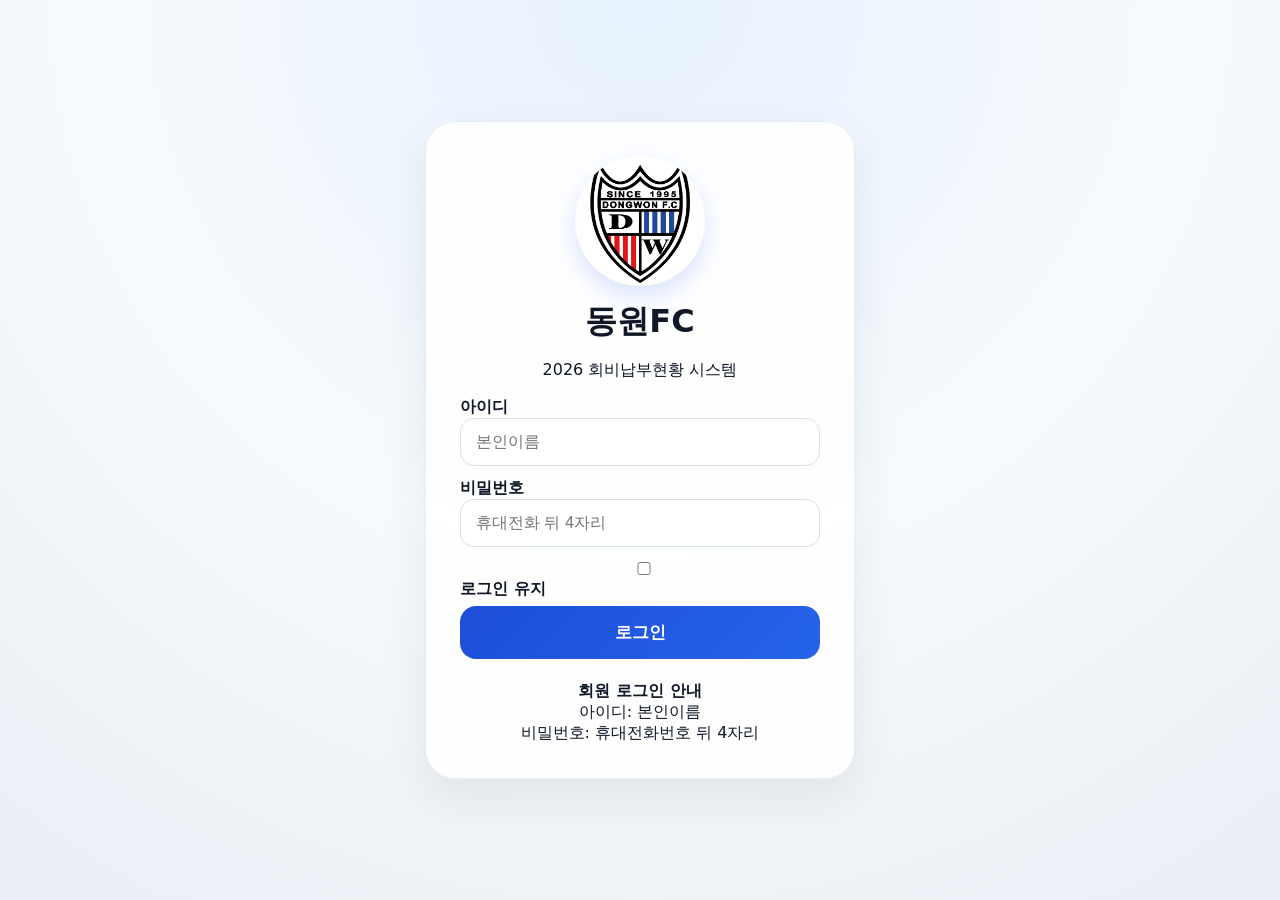
==== index.html @ 46f0a510 "Add files via upload" ====
<!doctype html><html lang="ko"><head><meta charset="utf-8"><meta name="viewport" content="width=device-width,initial-scale=1"><title>동원FC 회비관리 V11</title><link rel="stylesheet" href="./css/style.css?v=11.2.0"></head><body class="login-page"><main class="login-card"><img class="login-logo" src="./assets/logo.jpg" alt="동원FC"><h1>동원FC</h1><p>2026 회비납부현황 시스템</p><form id="loginForm"><label>아이디<input id="loginId" autocomplete="username" placeholder="본인이름"></label><label>비밀번호<input id="password" type="password" autocomplete="current-password" placeholder="휴대전화 뒤 4자리"></label><label class="remember"><input id="remember" type="checkbox"> 로그인 유지</label><button class="primary" type="submit">로그인</button><div id="loginMsg" class="error"></div></form><div class="login-help"><b>회원 로그인 안내</b><br>아이디: 본인이름<br>비밀번호: 휴대전화번호 뒤 4자리</div></main><script type="module" src="./js/login.js?v=11.2.0"></script></body></html>
---- css/style.css ----
:root{--bg:#f4f7fb;--card:#fff;--text:#101827;--muted:#687386;--line:#e7edf5;--blue:#2563eb;--green:#16a34a;--red:#dc2626;--yellow:#ca8a04;--shadow:0 18px 45px rgba(31,41,55,.08);--radius:22px}
*{box-sizing:border-box} body{margin:0;font-family:system-ui,-apple-system,BlinkMacSystemFont,"Segoe UI","Noto Sans KR",sans-serif;background:var(--bg);color:var(--text)} .hidden{display:none!important}
.login-page{min-height:100vh;display:grid;place-items:center;padding:24px;background:radial-gradient(circle at top,#e6f1ff 0,#f7fafc 50%,#e9eef5 100%)}
.login-card{width:100%;max-width:430px;background:rgba(255,255,255,.92);border:1px solid var(--line);border-radius:30px;padding:34px;box-shadow:var(--shadow);text-align:center}
.login-logo{width:128px;height:128px;border-radius:50%;object-fit:cover;margin-bottom:12px;box-shadow:0 10px 25px rgba(37,99,235,.18)}
.login-card h1{margin:4px 0;font-size:32px}.login-card h2{margin:0 0 20px;color:var(--muted);font-size:17px}.login-guide{background:#f1f6ff;border:1px solid #dceaff;border-radius:18px;padding:14px;text-align:left;margin:16px 0 18px;line-height:1.7}.login-card label{display:block;text-align:left;font-weight:700;margin:12px 0 6px}.login-card input{width:100%;padding:14px 15px;border:1px solid #d8e0ec;border-radius:14px;font-size:16px}.keep{font-weight:500!important;display:flex!important;gap:8px;align-items:center}.keep input{width:auto}.primary{width:100%;border:0;border-radius:16px;padding:15px 20px;background:linear-gradient(135deg,#1d4ed8,#2563eb);color:#fff;font-size:17px;font-weight:800;cursor:pointer}.error{color:var(--red);font-weight:700;min-height:22px}
.app{display:grid;grid-template-columns:260px 1fr;min-height:100vh}.sidebar{background:#0f172a;color:#fff;padding:22px;position:sticky;top:0;height:100vh}.brand{display:flex;gap:12px;align-items:center;margin-bottom:26px}.brand img{width:54px;height:54px;border-radius:50%;object-fit:cover}.brand span{display:block;color:#a8b3c7;font-size:13px}.nav{width:100%;text-align:left;border:0;background:transparent;color:#cbd5e1;border-radius:14px;padding:13px 14px;margin:4px 0;font-weight:800;cursor:pointer}.nav:hover,.nav.active{background:#1d4ed8;color:#fff}.nav.danger{color:#fecaca}.main{padding:28px}.topbar{display:flex;justify-content:space-between;gap:16px;align-items:flex-start;margin-bottom:22px}.topbar h1{margin:0}.topbar p{margin:5px 0 0;color:var(--muted)}.userbox{background:var(--card);border:1px solid var(--line);border-radius:18px;padding:12px 16px;box-shadow:var(--shadow);font-weight:800}
.grid{display:grid;gap:18px}.grid-2{grid-template-columns:repeat(2,minmax(0,1fr))}.grid-4{grid-template-columns:repeat(4,minmax(0,1fr))}
.card{background:var(--card);border:1px solid var(--line);border-radius:var(--radius);padding:22px;box-shadow:var(--shadow)}.card h3{margin:0 0 14px}.kpi{font-size:30px;font-weight:900}.muted{color:var(--muted)}.pill{display:inline-flex;align-items:center;gap:6px;border-radius:999px;padding:5px 10px;font-weight:800;font-size:12px}.ok{background:#dcfce7;color:#166534}.bad{background:#fee2e2;color:#991b1b}.warn{background:#fef9c3;color:#854d0e}.info{background:#dbeafe;color:#1e40af}
.table-wrap{overflow:auto;border-radius:18px;border:1px solid var(--line)}table{width:100%;border-collapse:collapse;background:#fff}th,td{padding:12px 14px;border-bottom:1px solid var(--line);white-space:nowrap;text-align:left}th{background:#f8fafc;font-size:13px;color:#475569;position:sticky;top:0}tr:hover td{background:#f9fbff}
.toolbar{display:flex;flex-wrap:wrap;gap:10px;margin-bottom:14px}.toolbar input,.toolbar select{padding:12px;border:1px solid #d8e0ec;border-radius:12px}.btn{border:0;border-radius:12px;background:#eaf1ff;color:#1d4ed8;padding:11px 14px;font-weight:800;cursor:pointer}.btn.dark{background:#0f172a;color:#fff}.btn.red{background:#fee2e2;color:#991b1b}
.progress{height:16px;background:#e5e7eb;border-radius:999px;overflow:hidden}.progress span{display:block;height:100%;background:linear-gradient(90deg,#22c55e,#2563eb);border-radius:999px}
.donut{--p:50;--c:#2563eb;width:180px;height:180px;border-radius:50%;background:conic-gradient(var(--c) calc(var(--p)*1%),#e5e7eb 0);display:grid;place-items:center;margin:auto}.donut:after{content:attr(data-label);width:116px;height:116px;border-radius:50%;background:#fff;display:grid;place-items:center;text-align:center;font-weight:900;white-space:pre-line}
.money-row{display:flex;justify-content:space-between;border-top:1px dashed var(--line);padding-top:10px;margin-top:10px}.member-hero{background:linear-gradient(135deg,#0f172a,#1d4ed8);color:#fff}.member-hero .muted{color:#cbd5e1}
.upload-box{border:2px dashed #cbd5e1;border-radius:20px;padding:18px;background:#f8fafc}.upload-box input{width:100%;margin-top:10px}
@media(max-width:900px){.app{grid-template-columns:1fr}.sidebar{position:relative;height:auto}.main{padding:18px}.grid-2,.grid-4{grid-template-columns:1fr}.topbar{display:block}.userbox{margin-top:12px}.login-card{padding:24px}}
.due-row{background:#f0f7ff;margin-left:-10px;margin-right:-10px;padding-left:10px;padding-right:10px;border-radius:10px;color:#1d4ed8}.settings-card{max-width:760px}.form-grid{display:grid;grid-template-columns:repeat(3,minmax(0,1fr));gap:16px;margin:22px 0}.form-grid label{font-weight:800;color:#334155}.form-grid input{width:100%;margin-top:8px;padding:13px;border:1px solid #d8e0ec;border-radius:12px;font-size:16px}.setting-preview{display:flex;justify-content:space-between;align-items:center;background:#f1f6ff;border:1px solid #dceaff;padding:16px;border-radius:16px;margin-bottom:18px}.settings-save{max-width:240px}@media(max-width:900px){.form-grid{grid-template-columns:1fr}.settings-save{max-width:none}}
.cloud-status{display:inline-flex;align-items:center;gap:8px;padding:7px 11px;border-radius:999px;font-size:13px;font-weight:700;background:#eef2ff;color:#3730a3}.cloud-dot{width:9px;height:9px;border-radius:50%;background:#94a3b8}.cloud-status.online .cloud-dot{background:#16a34a;box-shadow:0 0 0 4px #dcfce7}.cloud-status.offline .cloud-dot{background:#dc2626}.sync-note{padding:12px 14px;border-radius:12px;background:#eff6ff;color:#1e40af;font-size:14px;margin-bottom:14px}.setup-code{font-family:ui-monospace,SFMono-Regular,Menlo,monospace;background:#0f172a;color:#e2e8f0;padding:14px;border-radius:12px;overflow:auto}.danger-note{background:#fff7ed;color:#9a3412;padding:12px;border-radius:12px}.login-card .logo{width:120px;height:120px;object-fit:contain;border-radius:24px;margin:0 auto 12px;display:block}.small-btn{padding:7px 10px;font-size:12px}.account-status{font-size:12px}.account-status.ok{color:#15803d}.account-status.bad{color:#b91c1c}
.login-logo{width:130px;height:130px;object-fit:contain;display:block;margin:0 auto 14px}.cloud-status.offline{background:#fee2e2;color:#991b1b}.member-main{max-width:1180px;margin:0 auto;padding:24px}

/* V11.2 layout correction */
body.app{display:grid;grid-template-columns:260px minmax(0,1fr);min-height:100vh}
body.app .sidebar{position:sticky;top:0;height:100vh}
body.app .main{min-width:0;overflow:hidden}
.brand small{display:block;color:#a8b3c7;font-size:12px;margin-top:3px}
.empty-state{text-align:center;padding:56px 20px;color:#475569}
.empty-state .empty-icon{font-size:48px;margin-bottom:10px}
.empty-state h3{margin:0 0 10px;color:#0f172a}
.empty-state p{margin:0 auto 18px;max-width:560px;line-height:1.7}
.empty-state .btn{display:inline-block}
@media(max-width:900px){body.app{display:block}.sidebar{position:relative!important;height:auto!important}.main{padding:18px}}
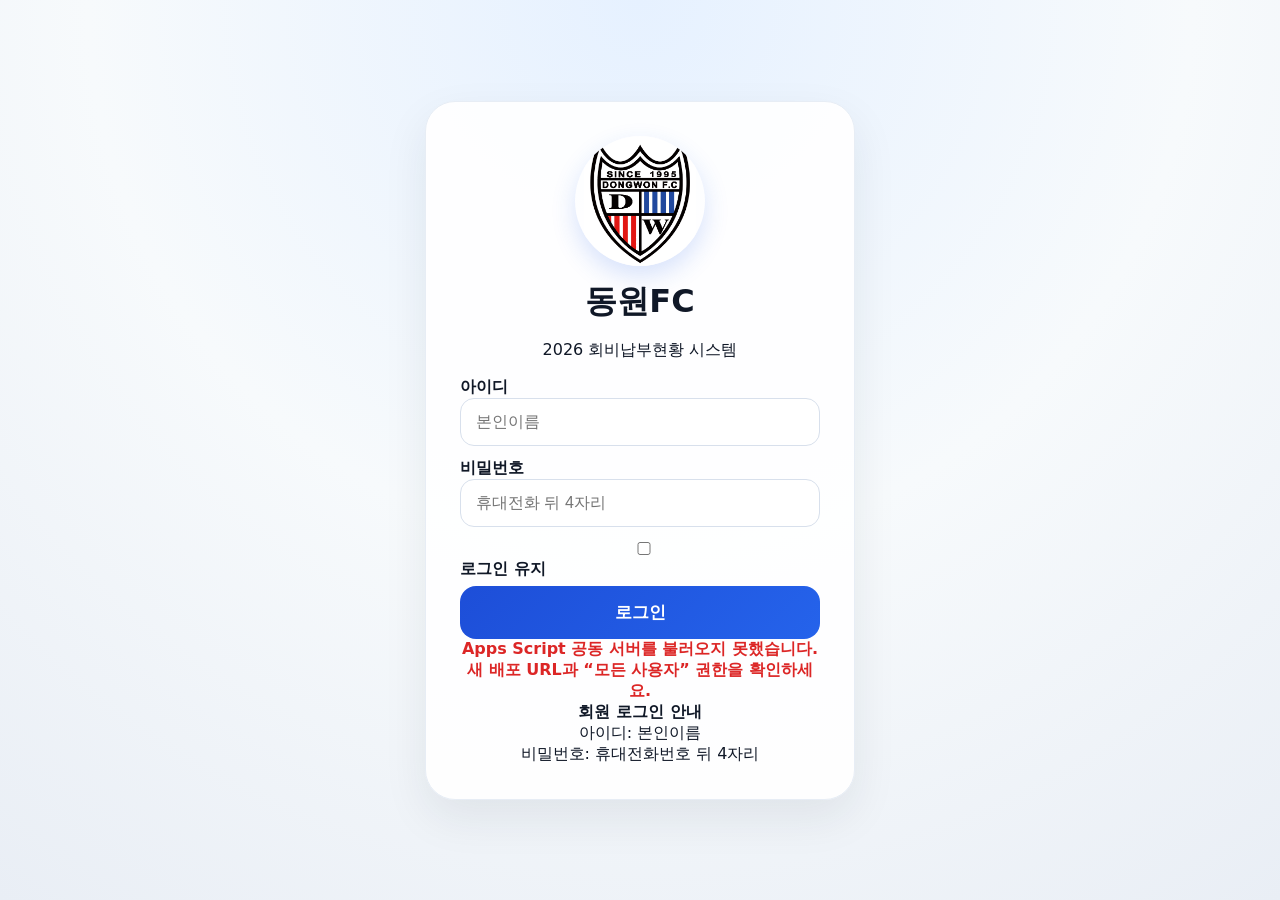
==== commit 2d49d78c: "Add files via upload" ====
--- a/index.html
+++ b/index.html
@@ -1 +1 @@
-<!doctype html><html lang="ko"><head><meta charset="utf-8"><meta name="viewport" content="width=device-width,initial-scale=1"><title>동원FC 회비관리 V11</title><link rel="stylesheet" href="./css/style.css?v=11.2.0"></head><body class="login-page"><main class="login-card"><img class="login-logo" src="./assets/logo.jpg" alt="동원FC"><h1>동원FC</h1><p>2026 회비납부현황 시스템</p><form id="loginForm"><label>아이디<input id="loginId" autocomplete="username" placeholder="본인이름"></label><label>비밀번호<input id="password" type="password" autocomplete="current-password" placeholder="휴대전화 뒤 4자리"></label><label class="remember"><input id="remember" type="checkbox"> 로그인 유지</label><button class="primary" type="submit">로그인</button><div id="loginMsg" class="error"></div></form><div class="login-help"><b>회원 로그인 안내</b><br>아이디: 본인이름<br>비밀번호: 휴대전화번호 뒤 4자리</div></main><script type="module" src="./js/login.js?v=11.2.0"></script></body></html>
+<!doctype html><html lang="ko"><head><meta charset="utf-8"><meta name="viewport" content="width=device-width,initial-scale=1"><title>동원FC 회비관리 V13</title><link rel="stylesheet" href="./css/style.css?v=13.0.0"></head><body class="login-page"><main class="login-card"><img class="login-logo" src="./assets/logo.jpg" alt="동원FC"><h1>동원FC</h1><p>2026 회비납부현황 시스템</p><form id="loginForm"><label>아이디<input id="loginId" autocomplete="username" placeholder="본인이름"></label><label>비밀번호<input id="password" type="password" autocomplete="current-password" placeholder="휴대전화 뒤 4자리"></label><label class="remember"><input id="remember" type="checkbox"> 로그인 유지</label><button class="primary" type="submit">로그인</button><div id="loginMsg" class="error"></div></form><div class="login-help"><b>회원 로그인 안내</b><br>아이디: 본인이름<br>비밀번호: 휴대전화번호 뒤 4자리</div></main><script type="module" src="./js/login.js?v=13.0.0"></script></body></html>
--- a/css/style.css
+++ b/css/style.css
@@ -19,14 +19,21 @@
 .cloud-status{display:inline-flex;align-items:center;gap:8px;padding:7px 11px;border-radius:999px;font-size:13px;font-weight:700;background:#eef2ff;color:#3730a3}.cloud-dot{width:9px;height:9px;border-radius:50%;background:#94a3b8}.cloud-status.online .cloud-dot{background:#16a34a;box-shadow:0 0 0 4px #dcfce7}.cloud-status.offline .cloud-dot{background:#dc2626}.sync-note{padding:12px 14px;border-radius:12px;background:#eff6ff;color:#1e40af;font-size:14px;margin-bottom:14px}.setup-code{font-family:ui-monospace,SFMono-Regular,Menlo,monospace;background:#0f172a;color:#e2e8f0;padding:14px;border-radius:12px;overflow:auto}.danger-note{background:#fff7ed;color:#9a3412;padding:12px;border-radius:12px}.login-card .logo{width:120px;height:120px;object-fit:contain;border-radius:24px;margin:0 auto 12px;display:block}.small-btn{padding:7px 10px;font-size:12px}.account-status{font-size:12px}.account-status.ok{color:#15803d}.account-status.bad{color:#b91c1c}
 .login-logo{width:130px;height:130px;object-fit:contain;display:block;margin:0 auto 14px}.cloud-status.offline{background:#fee2e2;color:#991b1b}.member-main{max-width:1180px;margin:0 auto;padding:24px}
 
-/* V11.2 layout correction */
-body.app{display:grid;grid-template-columns:260px minmax(0,1fr);min-height:100vh}
-body.app .sidebar{position:sticky;top:0;height:100vh}
-body.app .main{min-width:0;overflow:hidden}
-.brand small{display:block;color:#a8b3c7;font-size:12px;margin-top:3px}
-.empty-state{text-align:center;padding:56px 20px;color:#475569}
-.empty-state .empty-icon{font-size:48px;margin-bottom:10px}
-.empty-state h3{margin:0 0 10px;color:#0f172a}
-.empty-state p{margin:0 auto 18px;max-width:560px;line-height:1.7}
-.empty-state .btn{display:inline-block}
-@media(max-width:900px){body.app{display:block}.sidebar{position:relative!important;height:auto!important}.main{padding:18px}}
+
+/* V12 application shell */
+html,body{min-height:100%}
+body.app-shell{display:grid;grid-template-columns:272px minmax(0,1fr);min-height:100vh;background:#f4f7fb;overflow-x:hidden}
+.sidebar{position:sticky;top:0;height:100vh;background:linear-gradient(180deg,#0f172a,#111c35);color:#fff;padding:24px 18px;z-index:40;display:flex;flex-direction:column;box-shadow:12px 0 35px rgba(15,23,42,.12)}
+.brand{display:flex;align-items:center;gap:13px;padding:0 8px 22px;border-bottom:1px solid rgba(255,255,255,.1);margin-bottom:18px}
+.brand img{width:58px;height:58px;border-radius:18px;object-fit:contain;background:#fff;padding:4px}.brand strong{font-size:20px;display:block}.brand small{display:block;color:#94a3b8;margin-top:4px}
+.nav-list{display:grid;gap:6px}.nav{display:flex;align-items:center;width:100%;min-height:46px;text-align:left;border:0;background:transparent;color:#cbd5e1;border-radius:13px;padding:0 14px;font-weight:800;cursor:pointer;transition:.18s}.nav:hover{background:rgba(255,255,255,.08);color:#fff}.nav.active{background:linear-gradient(135deg,#1d4ed8,#2563eb);color:#fff;box-shadow:0 8px 20px rgba(37,99,235,.28)}
+.sidebar-footer{margin-top:auto;padding:18px 10px 4px;color:#64748b;font-size:12px}
+.workspace{min-width:0;display:flex;flex-direction:column;min-height:100vh}.topbar{position:sticky;top:0;z-index:25;background:rgba(244,247,251,.92);backdrop-filter:blur(12px);display:flex;justify-content:space-between;align-items:center;gap:20px;padding:22px 28px 16px;border-bottom:1px solid rgba(226,232,240,.8);margin:0}.topbar-left{display:flex;align-items:center;gap:12px}.topbar h1{font-size:25px;margin:0}.topbar p{margin:5px 0 0;color:#64748b;font-size:14px}.top-actions{display:flex;align-items:center;gap:9px;flex-wrap:wrap}.main-content{padding:24px 28px 36px;min-width:0}.mobile-menu{display:none;border:0;background:#fff;border-radius:12px;padding:10px 12px;font-size:18px;box-shadow:var(--shadow)}
+.cloud-status{display:inline-flex;align-items:center;gap:8px;border-radius:999px;padding:8px 12px;font-size:13px;font-weight:800;background:#e2e8f0;color:#475569}.cloud-status i{display:block;width:9px;height:9px;border-radius:50%;background:#94a3b8}.cloud-status.online{background:#dcfce7;color:#166534}.cloud-status.online i{background:#16a34a;box-shadow:0 0 0 4px rgba(22,163,74,.12)}.cloud-status.offline{background:#fee2e2;color:#991b1b}.cloud-status.offline i{background:#dc2626}.cloud-status.loading i{animation:pulse 1s infinite alternate}@keyframes pulse{to{opacity:.25}}
+.page-alert{border-radius:16px;padding:14px 16px;margin-bottom:18px;border:1px solid}.page-alert.error{background:#fff1f2;border-color:#fecdd3;color:#9f1239}.page-alert.info{background:#eff6ff;border-color:#bfdbfe;color:#1e40af}.page-alert strong{display:block;margin-bottom:4px}
+.dashboard-grid{display:grid;grid-template-columns:repeat(4,minmax(0,1fr));gap:16px}.metric-card{background:#fff;border:1px solid #e5eaf2;border-radius:20px;padding:20px;box-shadow:0 12px 30px rgba(15,23,42,.06)}.metric-card .label{color:#64748b;font-size:13px;font-weight:800}.metric-card .value{font-size:29px;font-weight:900;margin-top:8px;letter-spacing:-.5px}.metric-card .sub{color:#94a3b8;font-size:12px;margin-top:6px}.section-grid{display:grid;grid-template-columns:repeat(2,minmax(0,1fr));gap:18px;margin-top:18px}.card{min-width:0}.card-title-row{display:flex;justify-content:space-between;align-items:center;gap:12px;margin-bottom:14px}.card-title-row h3{margin:0}.table-wrap{max-width:100%}.empty-state{text-align:center;padding:52px 20px}.empty-icon{font-size:44px}.empty-state h3{margin:12px 0 7px}.empty-state p{color:#64748b;line-height:1.65;max-width:560px;margin:0 auto 18px}.loading-state{text-align:center;padding:70px 20px;color:#64748b}.spinner{width:38px;height:38px;border:4px solid #dbeafe;border-top-color:#2563eb;border-radius:50%;margin:0 auto 14px;animation:spin .8s linear infinite}@keyframes spin{to{transform:rotate(360deg)}}
+.sidebar-backdrop{display:none}
+@media(max-width:1100px){.dashboard-grid{grid-template-columns:repeat(2,minmax(0,1fr))}}
+@media(max-width:820px){body.app-shell{display:block}.sidebar{position:fixed;left:-290px;transition:left .2s;width:272px}.sidebar.open{left:0}.sidebar-backdrop.show{display:block;position:fixed;inset:0;background:rgba(15,23,42,.52);z-index:35}.mobile-menu{display:block}.topbar{padding:16px}.main-content{padding:16px}.top-actions .cloud-status{display:none}.section-grid,.dashboard-grid,.grid-2,.grid-4{grid-template-columns:1fr}.topbar h1{font-size:20px}.topbar p{display:none}}
+.status-ok{display:none;color:#15803d;font-weight:700;text-align:center;margin-top:8px}.status-ok.show{display:block}
+button:disabled{opacity:.65;cursor:wait}
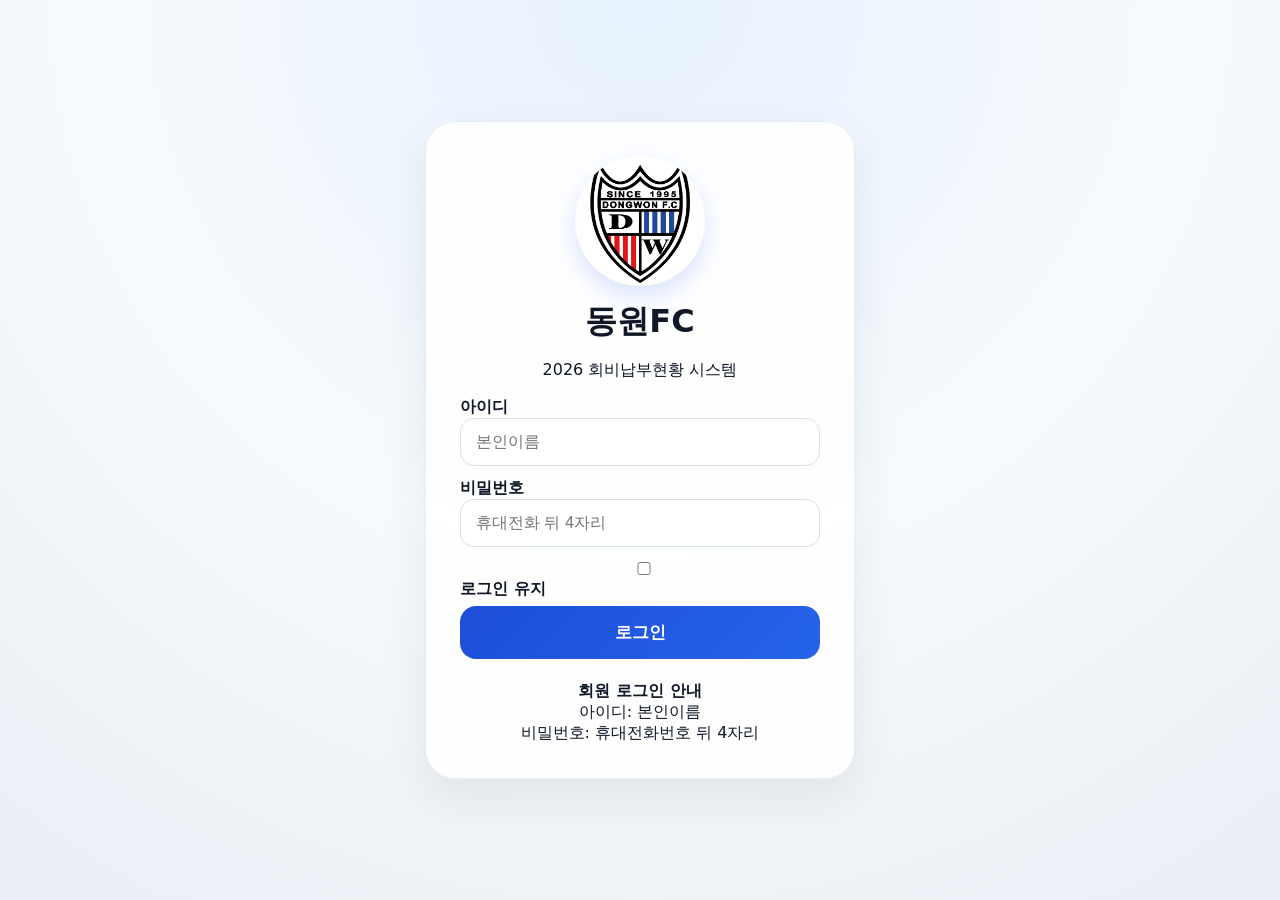
==== commit f4e57175: "Add files via upload" ====
--- a/index.html
+++ b/index.html
@@ -1 +1 @@
-<!doctype html><html lang="ko"><head><meta charset="utf-8"><meta name="viewport" content="width=device-width,initial-scale=1"><title>동원FC 회비관리 V13</title><link rel="stylesheet" href="./css/style.css?v=13.0.0"></head><body class="login-page"><main class="login-card"><img class="login-logo" src="./assets/logo.jpg" alt="동원FC"><h1>동원FC</h1><p>2026 회비납부현황 시스템</p><form id="loginForm"><label>아이디<input id="loginId" autocomplete="username" placeholder="본인이름"></label><label>비밀번호<input id="password" type="password" autocomplete="current-password" placeholder="휴대전화 뒤 4자리"></label><label class="remember"><input id="remember" type="checkbox"> 로그인 유지</label><button class="primary" type="submit">로그인</button><div id="loginMsg" class="error"></div></form><div class="login-help"><b>회원 로그인 안내</b><br>아이디: 본인이름<br>비밀번호: 휴대전화번호 뒤 4자리</div></main><script type="module" src="./js/login.js?v=13.0.0"></script></body></html>
+<!doctype html><html lang="ko"><head><meta charset="utf-8"><meta name="viewport" content="width=device-width,initial-scale=1"><title>동원FC 회비관리 V13</title><link rel="stylesheet" href="./css/style.css?v=13.1.0"></head><body class="login-page"><main class="login-card"><img class="login-logo" src="./assets/logo.jpg" alt="동원FC"><h1>동원FC</h1><p>2026 회비납부현황 시스템</p><form id="loginForm"><label>아이디<input id="loginId" autocomplete="username" placeholder="본인이름"></label><label>비밀번호<input id="password" type="password" autocomplete="current-password" placeholder="휴대전화 뒤 4자리"></label><label class="remember"><input id="remember" type="checkbox"> 로그인 유지</label><button class="primary" type="submit">로그인</button><div id="loginMsg" class="error"></div></form><div class="login-help"><b>회원 로그인 안내</b><br>아이디: 본인이름<br>비밀번호: 휴대전화번호 뒤 4자리</div></main><script type="module" src="./js/login.js?v=13.1.0"></script></body></html>
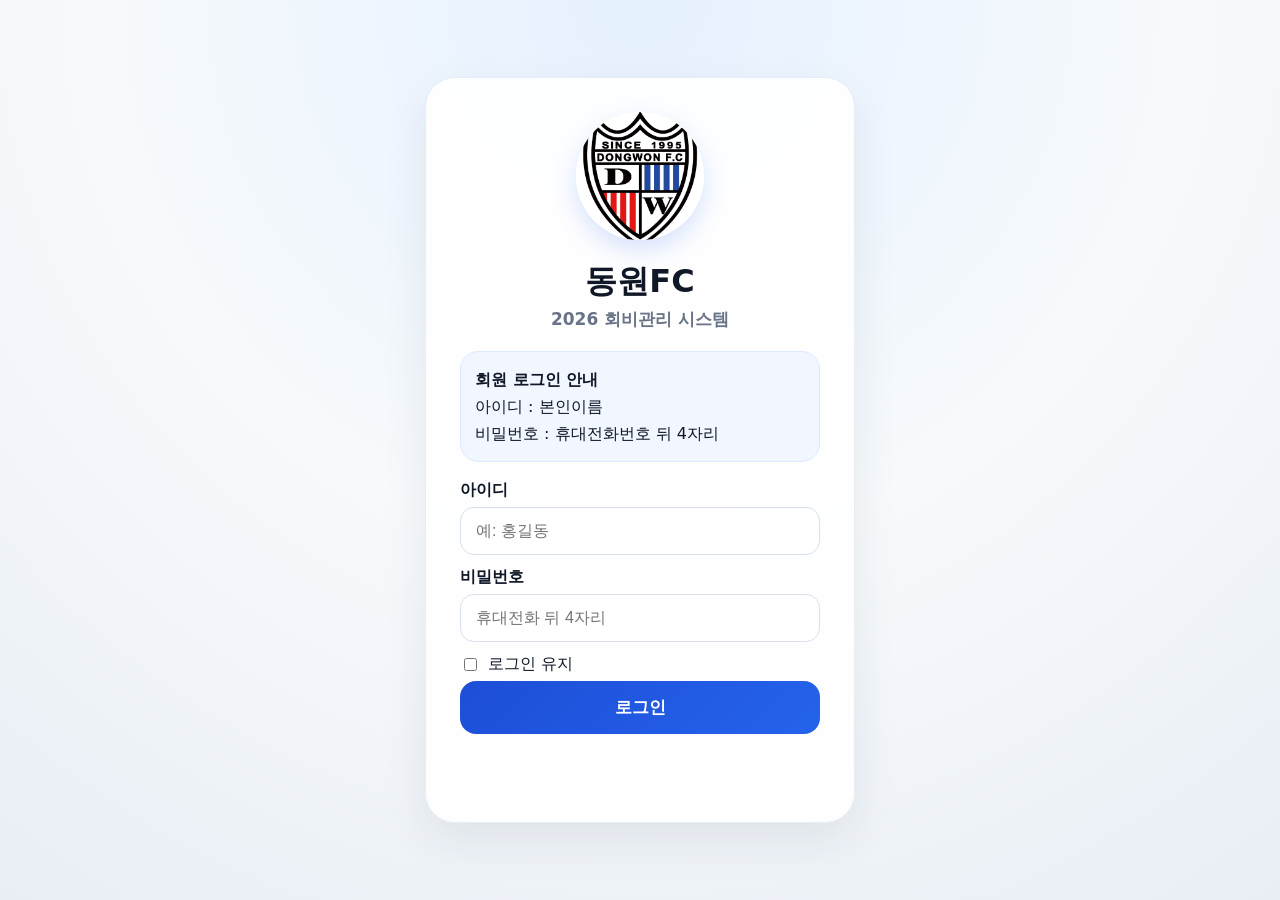
==== commit d5e0c51e: "Add files via upload" ====
--- a/index.html
+++ b/index.html
@@ -1 +1,33 @@
-<!doctype html><html lang="ko"><head><meta charset="utf-8"><meta name="viewport" content="width=device-width,initial-scale=1"><title>동원FC 회비관리 V13</title><link rel="stylesheet" href="./css/style.css?v=13.1.0"></head><body class="login-page"><main class="login-card"><img class="login-logo" src="./assets/logo.jpg" alt="동원FC"><h1>동원FC</h1><p>2026 회비납부현황 시스템</p><form id="loginForm"><label>아이디<input id="loginId" autocomplete="username" placeholder="본인이름"></label><label>비밀번호<input id="password" type="password" autocomplete="current-password" placeholder="휴대전화 뒤 4자리"></label><label class="remember"><input id="remember" type="checkbox"> 로그인 유지</label><button class="primary" type="submit">로그인</button><div id="loginMsg" class="error"></div></form><div class="login-help"><b>회원 로그인 안내</b><br>아이디: 본인이름<br>비밀번호: 휴대전화번호 뒤 4자리</div></main><script type="module" src="./js/login.js?v=13.1.0"></script></body></html>
+<!doctype html>
+<html lang="ko">
+<head>
+<meta charset="utf-8">
+<meta name="viewport" content="width=device-width, initial-scale=1">
+<title>동원FC 회비관리 시스템 v9.1</title>
+<link rel="stylesheet" href="./css/style.css">
+<script defer src="./js/defaultData.js"></script>
+<script defer src="./js/core.js"></script>
+<script defer src="./js/login.js"></script>
+</head>
+<body>
+<div class="login-page">
+  <div class="login-card">
+    <img class="login-logo" src="./assets/logo.jpg" alt="동원FC 엠블럼">
+    <h1>동원FC</h1>
+    <h2>2026 회비관리 시스템</h2>
+    <div class="login-guide">
+      <b>회원 로그인 안내</b><br>
+      아이디 : 본인이름<br>
+      비밀번호 : 휴대전화번호 뒤 4자리
+    </div>
+    <label for="loginId">아이디</label>
+    <input id="loginId" autocomplete="username" placeholder="예: 홍길동">
+    <label for="loginPw">비밀번호</label>
+    <input id="loginPw" autocomplete="current-password" type="password" placeholder="휴대전화 뒤 4자리">
+    <label class="keep"><input id="keepLogin" type="checkbox"> 로그인 유지</label>
+    <button id="loginBtn" class="primary">로그인</button>
+    <p id="loginError" class="error"></p>
+  </div>
+</div>
+</body>
+</html>
--- a/css/style.css
+++ b/css/style.css
@@ -16,24 +16,3 @@
 .upload-box{border:2px dashed #cbd5e1;border-radius:20px;padding:18px;background:#f8fafc}.upload-box input{width:100%;margin-top:10px}
 @media(max-width:900px){.app{grid-template-columns:1fr}.sidebar{position:relative;height:auto}.main{padding:18px}.grid-2,.grid-4{grid-template-columns:1fr}.topbar{display:block}.userbox{margin-top:12px}.login-card{padding:24px}}
 .due-row{background:#f0f7ff;margin-left:-10px;margin-right:-10px;padding-left:10px;padding-right:10px;border-radius:10px;color:#1d4ed8}.settings-card{max-width:760px}.form-grid{display:grid;grid-template-columns:repeat(3,minmax(0,1fr));gap:16px;margin:22px 0}.form-grid label{font-weight:800;color:#334155}.form-grid input{width:100%;margin-top:8px;padding:13px;border:1px solid #d8e0ec;border-radius:12px;font-size:16px}.setting-preview{display:flex;justify-content:space-between;align-items:center;background:#f1f6ff;border:1px solid #dceaff;padding:16px;border-radius:16px;margin-bottom:18px}.settings-save{max-width:240px}@media(max-width:900px){.form-grid{grid-template-columns:1fr}.settings-save{max-width:none}}
-.cloud-status{display:inline-flex;align-items:center;gap:8px;padding:7px 11px;border-radius:999px;font-size:13px;font-weight:700;background:#eef2ff;color:#3730a3}.cloud-dot{width:9px;height:9px;border-radius:50%;background:#94a3b8}.cloud-status.online .cloud-dot{background:#16a34a;box-shadow:0 0 0 4px #dcfce7}.cloud-status.offline .cloud-dot{background:#dc2626}.sync-note{padding:12px 14px;border-radius:12px;background:#eff6ff;color:#1e40af;font-size:14px;margin-bottom:14px}.setup-code{font-family:ui-monospace,SFMono-Regular,Menlo,monospace;background:#0f172a;color:#e2e8f0;padding:14px;border-radius:12px;overflow:auto}.danger-note{background:#fff7ed;color:#9a3412;padding:12px;border-radius:12px}.login-card .logo{width:120px;height:120px;object-fit:contain;border-radius:24px;margin:0 auto 12px;display:block}.small-btn{padding:7px 10px;font-size:12px}.account-status{font-size:12px}.account-status.ok{color:#15803d}.account-status.bad{color:#b91c1c}
-.login-logo{width:130px;height:130px;object-fit:contain;display:block;margin:0 auto 14px}.cloud-status.offline{background:#fee2e2;color:#991b1b}.member-main{max-width:1180px;margin:0 auto;padding:24px}
-
-
-/* V12 application shell */
-html,body{min-height:100%}
-body.app-shell{display:grid;grid-template-columns:272px minmax(0,1fr);min-height:100vh;background:#f4f7fb;overflow-x:hidden}
-.sidebar{position:sticky;top:0;height:100vh;background:linear-gradient(180deg,#0f172a,#111c35);color:#fff;padding:24px 18px;z-index:40;display:flex;flex-direction:column;box-shadow:12px 0 35px rgba(15,23,42,.12)}
-.brand{display:flex;align-items:center;gap:13px;padding:0 8px 22px;border-bottom:1px solid rgba(255,255,255,.1);margin-bottom:18px}
-.brand img{width:58px;height:58px;border-radius:18px;object-fit:contain;background:#fff;padding:4px}.brand strong{font-size:20px;display:block}.brand small{display:block;color:#94a3b8;margin-top:4px}
-.nav-list{display:grid;gap:6px}.nav{display:flex;align-items:center;width:100%;min-height:46px;text-align:left;border:0;background:transparent;color:#cbd5e1;border-radius:13px;padding:0 14px;font-weight:800;cursor:pointer;transition:.18s}.nav:hover{background:rgba(255,255,255,.08);color:#fff}.nav.active{background:linear-gradient(135deg,#1d4ed8,#2563eb);color:#fff;box-shadow:0 8px 20px rgba(37,99,235,.28)}
-.sidebar-footer{margin-top:auto;padding:18px 10px 4px;color:#64748b;font-size:12px}
-.workspace{min-width:0;display:flex;flex-direction:column;min-height:100vh}.topbar{position:sticky;top:0;z-index:25;background:rgba(244,247,251,.92);backdrop-filter:blur(12px);display:flex;justify-content:space-between;align-items:center;gap:20px;padding:22px 28px 16px;border-bottom:1px solid rgba(226,232,240,.8);margin:0}.topbar-left{display:flex;align-items:center;gap:12px}.topbar h1{font-size:25px;margin:0}.topbar p{margin:5px 0 0;color:#64748b;font-size:14px}.top-actions{display:flex;align-items:center;gap:9px;flex-wrap:wrap}.main-content{padding:24px 28px 36px;min-width:0}.mobile-menu{display:none;border:0;background:#fff;border-radius:12px;padding:10px 12px;font-size:18px;box-shadow:var(--shadow)}
-.cloud-status{display:inline-flex;align-items:center;gap:8px;border-radius:999px;padding:8px 12px;font-size:13px;font-weight:800;background:#e2e8f0;color:#475569}.cloud-status i{display:block;width:9px;height:9px;border-radius:50%;background:#94a3b8}.cloud-status.online{background:#dcfce7;color:#166534}.cloud-status.online i{background:#16a34a;box-shadow:0 0 0 4px rgba(22,163,74,.12)}.cloud-status.offline{background:#fee2e2;color:#991b1b}.cloud-status.offline i{background:#dc2626}.cloud-status.loading i{animation:pulse 1s infinite alternate}@keyframes pulse{to{opacity:.25}}
-.page-alert{border-radius:16px;padding:14px 16px;margin-bottom:18px;border:1px solid}.page-alert.error{background:#fff1f2;border-color:#fecdd3;color:#9f1239}.page-alert.info{background:#eff6ff;border-color:#bfdbfe;color:#1e40af}.page-alert strong{display:block;margin-bottom:4px}
-.dashboard-grid{display:grid;grid-template-columns:repeat(4,minmax(0,1fr));gap:16px}.metric-card{background:#fff;border:1px solid #e5eaf2;border-radius:20px;padding:20px;box-shadow:0 12px 30px rgba(15,23,42,.06)}.metric-card .label{color:#64748b;font-size:13px;font-weight:800}.metric-card .value{font-size:29px;font-weight:900;margin-top:8px;letter-spacing:-.5px}.metric-card .sub{color:#94a3b8;font-size:12px;margin-top:6px}.section-grid{display:grid;grid-template-columns:repeat(2,minmax(0,1fr));gap:18px;margin-top:18px}.card{min-width:0}.card-title-row{display:flex;justify-content:space-between;align-items:center;gap:12px;margin-bottom:14px}.card-title-row h3{margin:0}.table-wrap{max-width:100%}.empty-state{text-align:center;padding:52px 20px}.empty-icon{font-size:44px}.empty-state h3{margin:12px 0 7px}.empty-state p{color:#64748b;line-height:1.65;max-width:560px;margin:0 auto 18px}.loading-state{text-align:center;padding:70px 20px;color:#64748b}.spinner{width:38px;height:38px;border:4px solid #dbeafe;border-top-color:#2563eb;border-radius:50%;margin:0 auto 14px;animation:spin .8s linear infinite}@keyframes spin{to{transform:rotate(360deg)}}
-.sidebar-backdrop{display:none}
-@media(max-width:1100px){.dashboard-grid{grid-template-columns:repeat(2,minmax(0,1fr))}}
-@media(max-width:820px){body.app-shell{display:block}.sidebar{position:fixed;left:-290px;transition:left .2s;width:272px}.sidebar.open{left:0}.sidebar-backdrop.show{display:block;position:fixed;inset:0;background:rgba(15,23,42,.52);z-index:35}.mobile-menu{display:block}.topbar{padding:16px}.main-content{padding:16px}.top-actions .cloud-status{display:none}.section-grid,.dashboard-grid,.grid-2,.grid-4{grid-template-columns:1fr}.topbar h1{font-size:20px}.topbar p{display:none}}
-.status-ok{display:none;color:#15803d;font-weight:700;text-align:center;margin-top:8px}.status-ok.show{display:block}
-button:disabled{opacity:.65;cursor:wait}
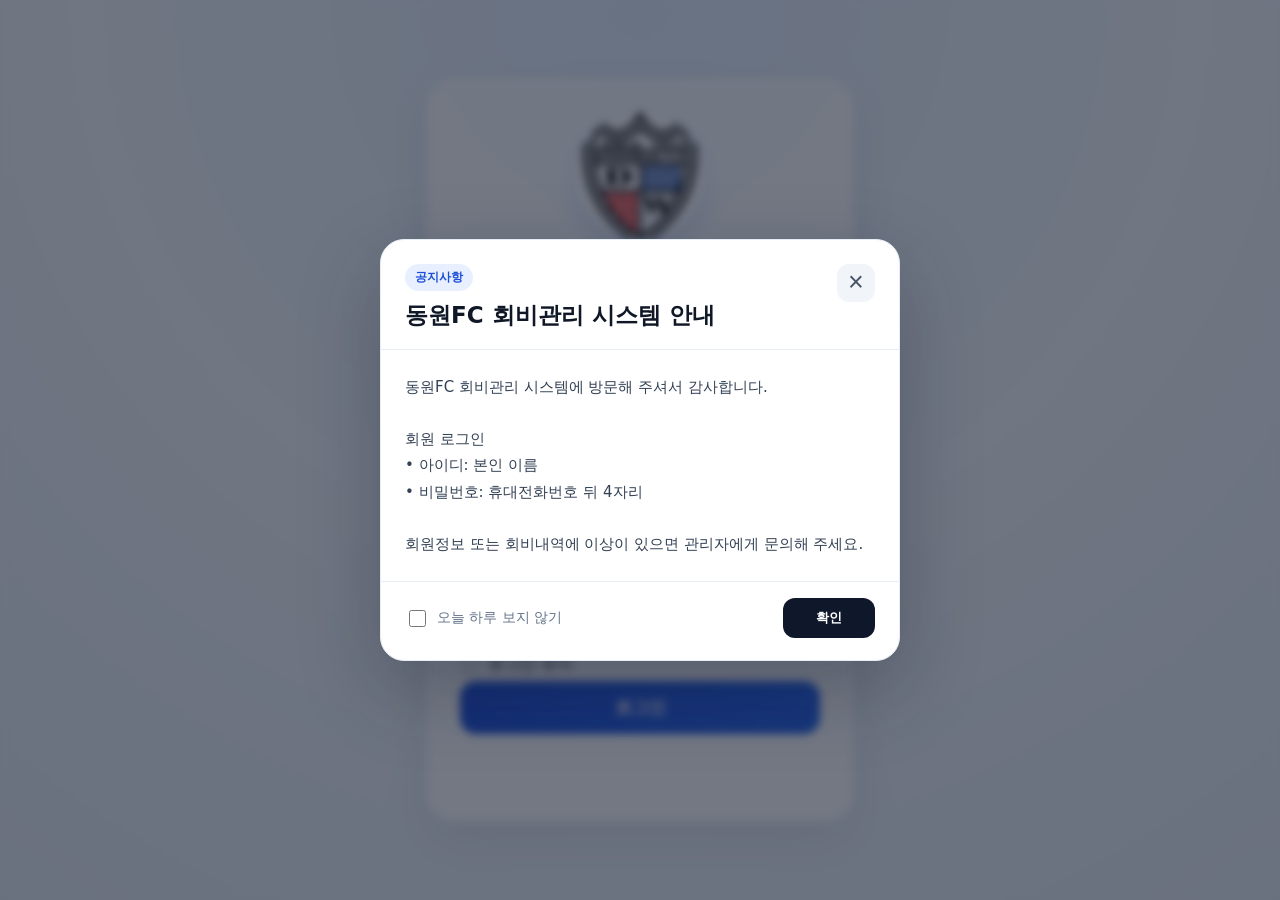
==== commit 599b8f7a: "Add files via upload" ====
--- a/index.html
+++ b/index.html
@@ -29,5 +29,23 @@
     <p id="loginError" class="error"></p>
   </div>
 </div>
+
+  <div id="noticePopup" class="notice-overlay hidden" role="dialog" aria-modal="true" aria-labelledby="noticeTitle">
+    <div class="notice-popup">
+      <div class="notice-head">
+        <div>
+          <span class="notice-badge">공지사항</span>
+          <h3 id="noticeTitle"></h3>
+        </div>
+        <button type="button" id="noticeCloseX" class="notice-x" aria-label="공지 닫기">×</button>
+      </div>
+      <div id="noticeBody" class="notice-body"></div>
+      <div class="notice-foot">
+        <label class="notice-today"><input type="checkbox" id="noticeToday"> 오늘 하루 보지 않기</label>
+        <button type="button" id="noticeCloseBtn" class="btn dark">확인</button>
+      </div>
+    </div>
+  </div>
+
 </body>
 </html>
--- a/css/style.css
+++ b/css/style.css
@@ -16,3 +16,26 @@
 .upload-box{border:2px dashed #cbd5e1;border-radius:20px;padding:18px;background:#f8fafc}.upload-box input{width:100%;margin-top:10px}
 @media(max-width:900px){.app{grid-template-columns:1fr}.sidebar{position:relative;height:auto}.main{padding:18px}.grid-2,.grid-4{grid-template-columns:1fr}.topbar{display:block}.userbox{margin-top:12px}.login-card{padding:24px}}
 .due-row{background:#f0f7ff;margin-left:-10px;margin-right:-10px;padding-left:10px;padding-right:10px;border-radius:10px;color:#1d4ed8}.settings-card{max-width:760px}.form-grid{display:grid;grid-template-columns:repeat(3,minmax(0,1fr));gap:16px;margin:22px 0}.form-grid label{font-weight:800;color:#334155}.form-grid input{width:100%;margin-top:8px;padding:13px;border:1px solid #d8e0ec;border-radius:12px;font-size:16px}.setting-preview{display:flex;justify-content:space-between;align-items:center;background:#f1f6ff;border:1px solid #dceaff;padding:16px;border-radius:16px;margin-bottom:18px}.settings-save{max-width:240px}@media(max-width:900px){.form-grid{grid-template-columns:1fr}.settings-save{max-width:none}}
+
+
+/* 로그인 공지사항 팝업 */
+.notice-overlay{position:fixed;inset:0;z-index:9999;display:grid;place-items:center;padding:20px;background:rgba(15,23,42,.58);backdrop-filter:blur(4px)}
+.notice-popup{width:min(520px,100%);max-height:min(78vh,680px);overflow:hidden;background:#fff;border:1px solid var(--line);border-radius:24px;box-shadow:0 28px 80px rgba(15,23,42,.28)}
+.notice-head{display:flex;justify-content:space-between;gap:18px;align-items:flex-start;padding:24px 24px 18px;border-bottom:1px solid var(--line)}
+.notice-head h3{margin:9px 0 0;font-size:23px;line-height:1.35}
+.notice-badge{display:inline-flex;padding:5px 10px;border-radius:999px;background:#e8f0ff;color:#1d4ed8;font-size:12px;font-weight:900}
+.notice-x{flex:0 0 auto;width:38px;height:38px;border:0;border-radius:12px;background:#f1f5f9;color:#475569;font-size:27px;line-height:1;cursor:pointer}
+.notice-x:hover{background:#e2e8f0}
+.notice-body{padding:24px;max-height:46vh;overflow:auto;white-space:pre-wrap;line-height:1.75;color:#334155;font-size:15px}
+.notice-foot{display:flex;justify-content:space-between;gap:14px;align-items:center;padding:16px 24px 22px;border-top:1px solid var(--line)}
+.notice-foot .btn{min-width:92px}
+.notice-today{display:flex;align-items:center;gap:8px;color:#64748b;font-size:14px;cursor:pointer}
+.notice-today input{width:17px;height:17px}
+@media(max-width:560px){
+  .notice-popup{border-radius:20px}
+  .notice-head{padding:20px 18px 16px}
+  .notice-head h3{font-size:20px}
+  .notice-body{padding:20px 18px}
+  .notice-foot{padding:15px 18px 18px;align-items:stretch;flex-direction:column}
+  .notice-foot .btn{width:100%}
+}
